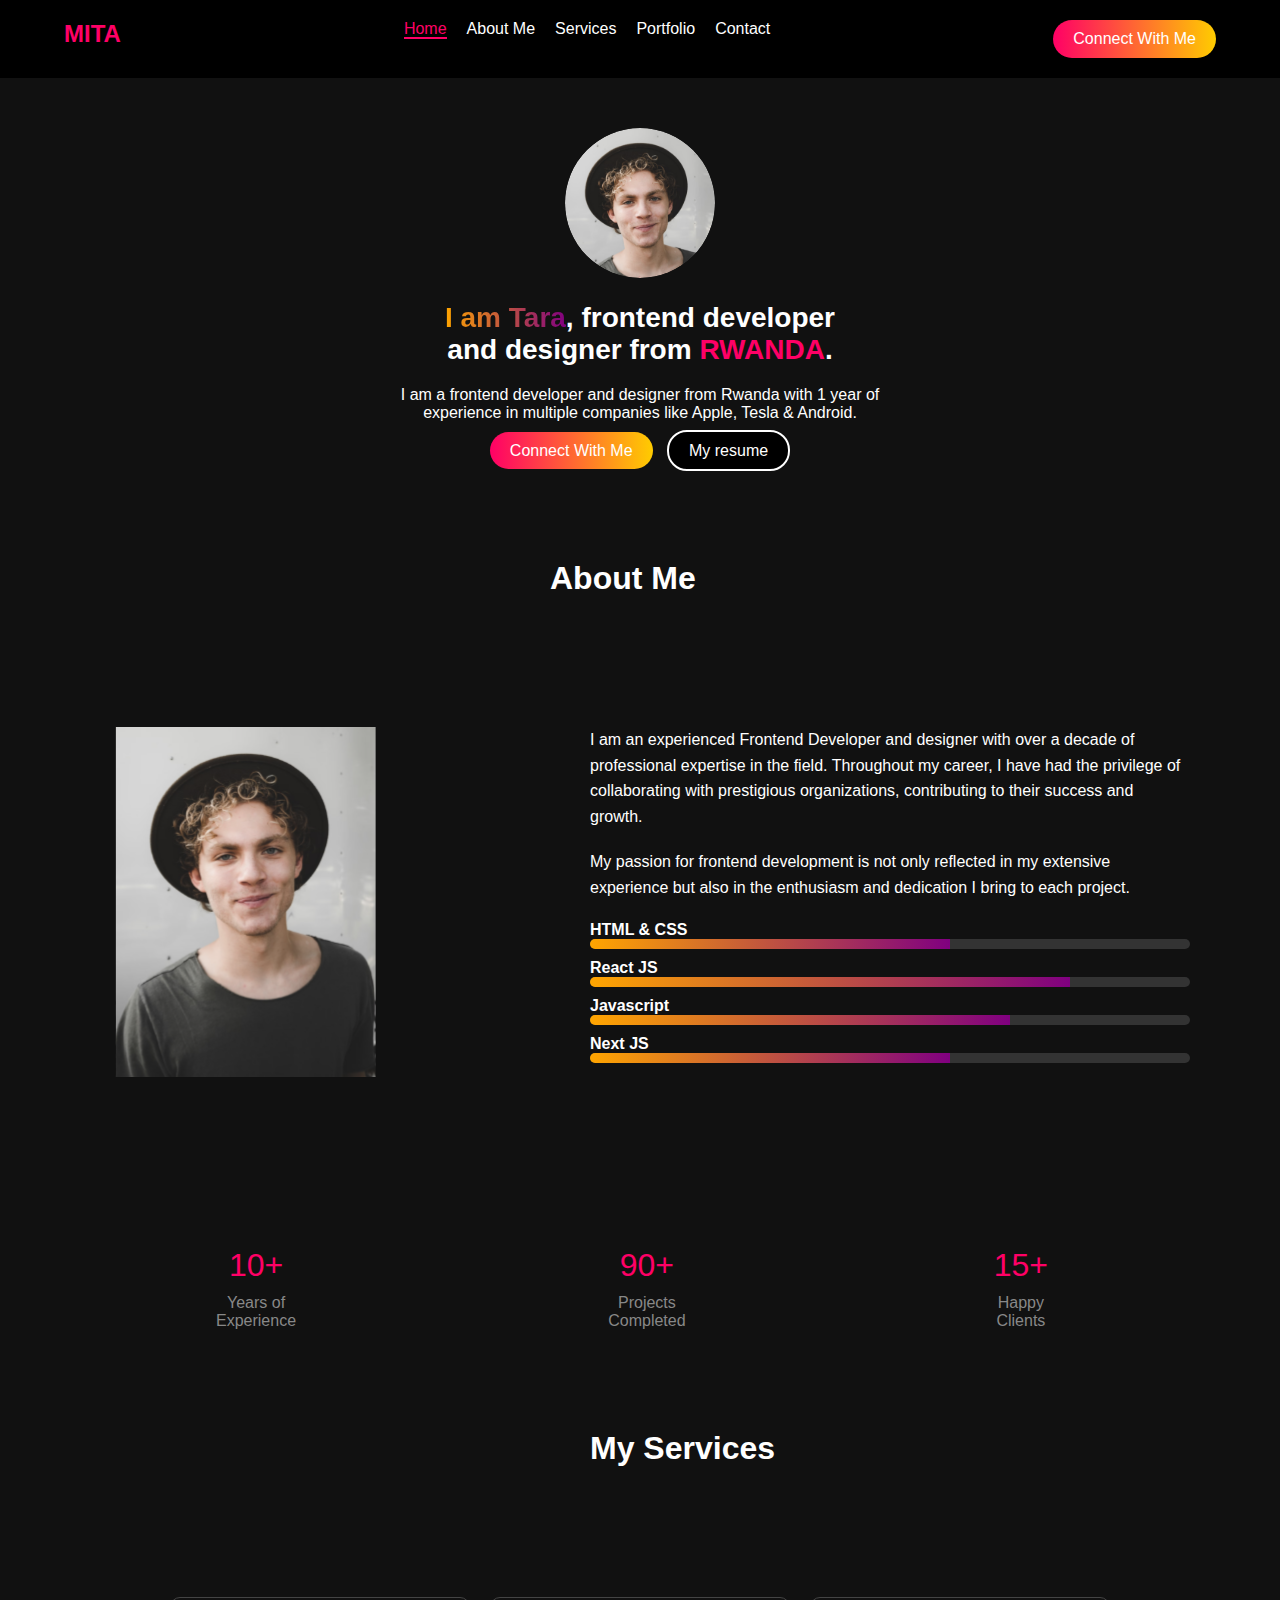
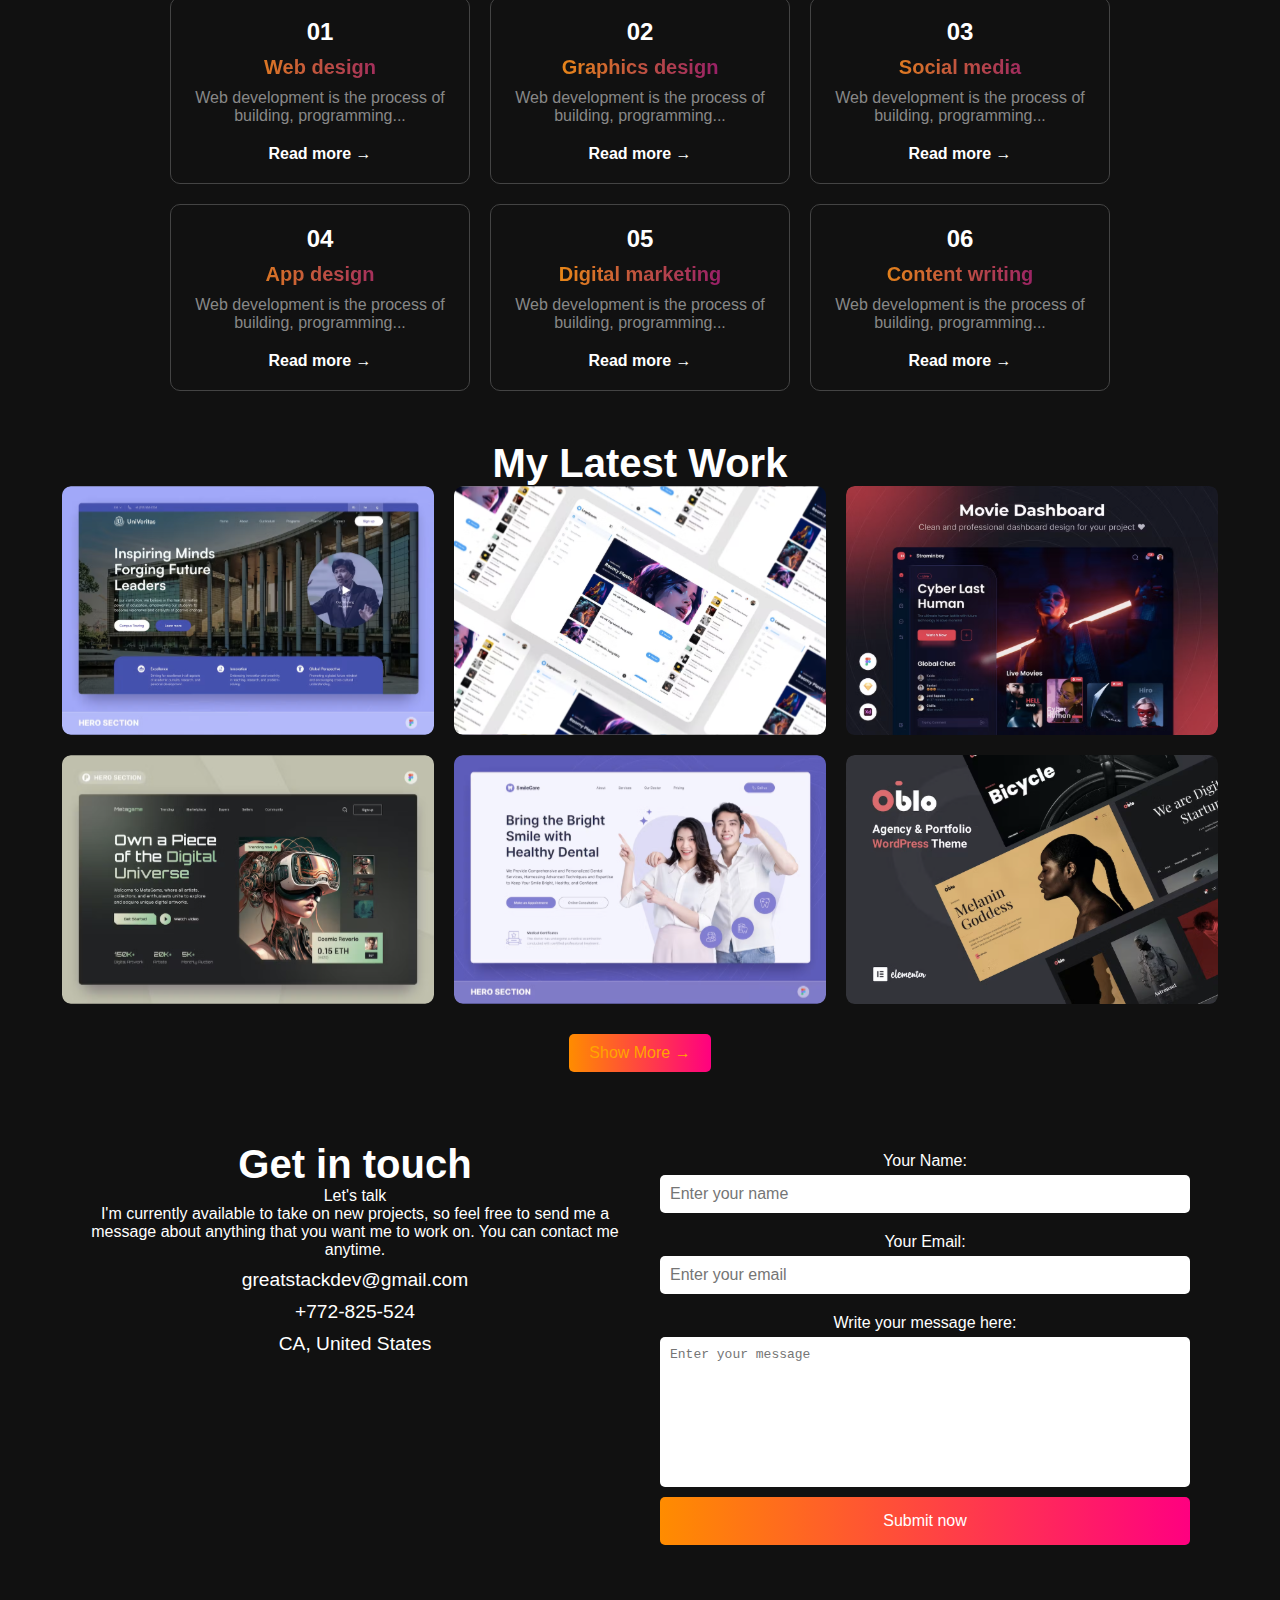
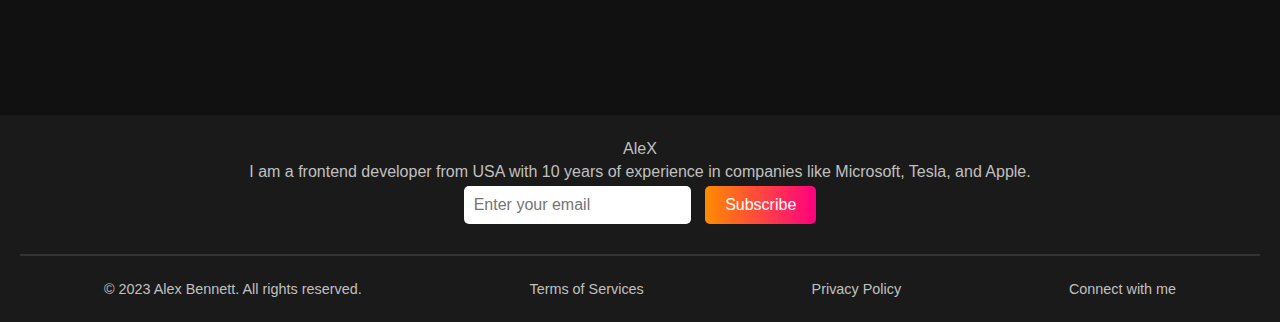
==== html/portfolio.html @ 41be6410 "html" ====
<!DOCTYPE html>
<html lang="en">
<head>
    <meta charset="UTF-8">
    <meta name="viewport" content="width=device-width, initial-scale=1.0">
    <title>Portfolio</title>
    <link rel="stylesheet" href="portfolio.css">
</head>
<body>
    <header>
        <div class="container">
            <h1 class="logo">MITA</h1>
            <nav>
                <ul>
                    <li><a href="#" class="active">Home</a></li>
                    <li><a href="#">About Me</a></li>
                    <li><a href="#">Services</a></li>
                    <li><a href="#">Portfolio</a></li>
                    <li><a href="#">Contact</a></li>
                </ul>
            </nav>
            <a href="#" class="btn-connect">Connect With Me</a>
        </div>
    </header>
    <main>
        <div class="profile">
            <img src="images/alex.svg" alt="">
            <h2> <span class="highlight-gradient"> I am Tara</span>, frontend developer <br>and designer from <span class="highlight">RWANDA</span>.</h2>
            <p>I am a frontend developer and designer from Rwanda with 1 year of<br> experience in multiple companies like Apple, Tesla & Android.</p>
            <div class="buttons">
                <a href="#" class="btn-connect">Connect With Me</a>
                <a href="#" class="btn-resume">My resume</a>
            </div>
        </div>
        <section class="about-me">
            <h2>About Me</h2></section>
        <section>
            <div class="about-container">
                <img src="images/alex2.svg" alt="">
                <div class="about-details">
                    <p>I am an experienced Frontend Developer and designer with over a decade of professional expertise in the field. Throughout my career, I have had the privilege of collaborating with prestigious organizations, contributing to their success and growth.</p>
                    <p>My passion for frontend development is not only reflected in my extensive experience but also in the enthusiasm and dedication I bring to each project.</p>
                    <div class="skills">
                        <div class="skill">
                            <span>HTML & CSS</span>
                            <div class="skill-bar">
                                <div class="skill-progress html-css"></div>
                            </div>
                        </div>
                        <div class="skill">
                            <span>React JS</span>
                            <div class="skill-bar">
                                <div class="skill-progress react-js"></div>
                            </div>
                        </div>
                        <div class="skill">
                            <span>Javascript</span>
                            <div class="skill-bar">
                                <div class="skill-progress javascript"></div>
                            </div>
                        </div>
                        <div class="skill">
                            <span>Next JS</span>
                            <div class="skill-bar">
                                <div class="skill-progress next-js"></div>
                            </div>
                        </div>
                    </div>
                </div>
            </div>
        </section>
        <section>
            <div class="statistics">
                <div class="stat">
                    <span>10+</span>
                    <p>Years of Experience</p>
                </div>
                <div class="stat">
                    <span>90+</span>
                    <p>Projects Completed</p>
                </div>
                <div class="stat">
                    <span>15+</span>
                    <p>Happy Clients</p>
                </div>
            </div>
        </section>
        <section class="services">
            <h2>My Services</h2></section>
            <section>
            <div class="services-container">
                <div class="service-box">
                    <h3>01</h3>
                    <h4>Web design</h4>
                    <p>Web development is the process of building, programming...</p>
                    <a href="#">Read more →</a>
                </div>
                <div class="service-box">
                    <h3>02</h3>
                    <h4>Graphics design</h4>
                    <p>Web development is the process of building, programming...</p>
                    <a href="#">Read more →</a>
                </div>
                <div class="service-box">
                    <h3>03</h3>
                    <h4>Social media</h4>
                    <p>Web development is the process of building, programming...</p>
                    <a href="#">Read more →</a>
                </div>
                <div class="service-box">
                    <h3>04</h3>
                    <h4>App design</h4>
                    <p>Web development is the process of building, programming...</p>
                    <a href="#">Read more →</a>
                </div>
                <div class="service-box">
                    <h3>05</h3>
                    <h4>Digital marketing</h4>
                    <p>Web development is the process of building, programming...</p>
                    <a href="#">Read more →</a>
                </div>
                <div class="service-box">
                    <h3>06</h3>
                    <h4>Content writing</h4>
                    <p>Web development is the process of building, programming...</p>
                    <a href="#">Read more →</a>
                </div>
            </div>
        </section>
        <h2>My Latest Work</h2>
        <div class="work-gallery">
            <img src="images/1.svg" alt="">
            <img src="images/2.svg" alt="">
            <img src="images/3.svg"alt="">
            <img src="images/4.svg"alt="">
            <img src="images/5.svg" alt="Work 5">
            <img src="images/6.svg" alt="Work 6">
        </div>
        <button class="show-more">Show More →</button>
    </section>

    <section>
        <div class="left">
            <h2>Get in touch</h2>
            <p>Let's talk</p>
            <p>I'm currently available to take on new projects, so feel free to send me a message about anything that you want me to work on. You can contact me anytime.</p>
            <div class="contact-details">
                <p>greatstackdev@gmail.com</p>
                <p>+772-825-524</p>
                <p>CA, United States</p>
            </div>
        </div>
        <div class="right">
            <form id="myForm">
                <label for="name">Your Name:</label>
                <input type="text" id="name" name="name" required placeholder="Enter your name">
            
                <label for="email">Your Email:</label>
                <input type="email" id="email" name="email" required placeholder="Enter your email">

                <label for="message">Write your message here:</label>
                <textarea id="message" name="message" required placeholder="Enter your message"></textarea>

                <button type="submit">Submit now</button>
            </form>
        </div>
    </section>
</main>

<footer>
    <div class="footer">
        <p>AleX</p>
        <p>I am a frontend developer from USA with 10 years of experience in companies like Microsoft, Tesla, and Apple.</p>
        <div class="subscribe">
            <input type="email" placeholder="Enter your email">
            <button type="button">Subscribe</button>
        </div>
        <hr>
        <div class="footer-links">
            <p>&copy; 2023 Alex Bennett. All rights reserved.</p>
            <p>Terms of Services</p>
            <p>Privacy Policy</p>
            <p>Connect with me</p>
        </div>
    </div>
</footer>

   
</body>
</html>
---- html/portfolio.css ----
* {
    margin: 0;
    padding: 0;
    box-sizing: border-box;
}
body {
    font-family: Arial, sans-serif;
    background-color: #111;
    color: white;
}
header {
    background-color: black;
    padding: 20px 0;
}
.container {
    width: 90%;
    max-width: 1200px;
    margin: 0 auto;
    display: flex;
    justify-content: space-between;
    align-items: right;
}
.logo {
    color: #FF0066;
    font-size: 24px;
    font-weight: bold;
}
nav ul {
    list-style: none;
    display: flex;
    gap: 20px;
}
nav a {
    color: white;
    text-decoration: none;
    font-size: 16px;
}
nav a.active, nav a:hover {
    color: #FF0066;
    border-bottom: 2px solid #FF0066;
}
.btn-connect {
    background: linear-gradient(to right, #FF0066, #FFCC00);
    color: white;
    padding: 10px 20px;
    border-radius: 20px;
    text-decoration: none;
}
main {
    text-align: center;
    padding: 50px 20px;
}
.profile img {
    width: 150px;
    height: 150px;
    border-radius: 50%;
    margin-bottom: 20px;
}
.profile h2 {
    font-size: 28px;
    margin-bottom: 20px;
}
.highlight {
    color: #FF0066;
}
.highlight-gradient {
    background: linear-gradient(to right, orange, purple);
    -webkit-background-clip: text;
    -webkit-text-fill-color: transparent;
}
.buttons {
    margin-top: 20px;
}
.btn-resume {
    background-color: black;
    color: white;
    padding: 10px 20px;
    border: 2px solid white;
    border-radius: 20px;
    text-decoration: none;
    margin-left: 10px;
}
.about-me {
    padding: 50px 20px;
    background-color: #111;
    text-align: center;
    padding-left: 530px;
    padding-top: 100px;
}
.about-me h2 {
    font-size: 32px;
    color: white;
    margin-bottom: 30px;
    position:relative;
    text-align: center;
    padding-right: 200px;
}
.about-me h2::before {
    content: "";
    position: absolute;
    width: 50px;
    height: 5px;
    background: scroll (to right, purple, orange);
    bottom: -10px;
    left: 50%;
    transform: translateX(-50%);
}
.about-container {
    display: flex;
    flex-direction: row;
    justify-content: center;
    align-items: flex-start;
    gap: 20px;
}
.about-container img {
    width: 500px;
    height: 350px;
    border-radius: 20px;
    margin-bottom: 20px;
    padding-right: 150px;
    padding-left: 1px;
}
.about-details {
    max-width: 1000px;
    text-align: left;
    color: white;
    padding-right: 200px;
    ;
}
.about-details p {
    margin-bottom: 20px;
    line-height: 1.6;
    width: 600px;
}
.skills {
    margin-top: 20px;
}
.skill {
    margin-bottom: 10px;
}
.skill span {
    display: inline-block;
    width: 120px;
    font-weight: bold;
}
.skill-bar {
    background: #333;
    border-radius: 10px;
    overflow: hidden;
    width: 100%;
    height: 10px;
    display: flex;
}
.skill-progress {
    height: 100%;
}
.html-css {
    width: 60%;
    background: linear-gradient(to right, orange, purple);
}
.react-js {
    width: 80%;
    background: linear-gradient(to right, orange, purple);
}
.javascript {
    width: 70%;
    background: linear-gradient(to right, orange, purple);
}
.next-js {
    width: 60%;
    background: linear-gradient(to right, orange, purple);
}
.statistics {
    display:flex;
    justify-content: space-around;
    margin-top: 50px;
}
.stat {
    text-align: bottom-
    center;
    color: white;
    padding-right: 150px;
    padding-left: 130px;
}
.stat span {
    font-size: 32px;
    color: #FF0066;
}
.stat p {
    margin-top: 10px;
    font-size: 16px;
    color: #888;
}
.services {
    padding: 50px 20px;
    background-color: #111;
    text-align: center;
}
.services h2 {
    font-size: 32px;
    color: white;
    margin-bottom: 30px;
    position: calc(center);
    text-align: center;
    padding-left: 550px;
}
.services h2::before {
    content: "";
    position: calc(center);
    width: 50px;
    height: 5px;
    background: linear-gradient(to right, purple, orange);
    bottom: -10px;
    left: 50%;
    transform: translateX(-50%);
}
.services-container {
    display: flex;
    flex-wrap: wrap;
    justify-content: center;
    gap: 20px;
    background-color: rgb(from color purple, yellow, pink);
}
.service-box {
   background-color : rgb(from color purple, yellow, pink);
    border: 1px solid #444;
    border-radius: 10px;
    width: 300px;
    padding: 20px;
    text-align: center;
}
.service-box h3 {
    color: white;
    font-size: 24px;
    margin-bottom: 10px;
}
.service-box h4 {
    font-size: 20px;
    margin-bottom: 10px;
    background: linear-gradient(to right, orange, purple);
    -webkit-background-clip: text;
    -webkit-text-fill-color: transparent;
}
.service-box p {
    color: #888;
    margin-bottom: 20px;
    background-color: #550f55  #c9a824 #8b1343;
}
.service-box a {
    color: white;
    text-decoration: none;
    font-weight: bold;
}
.service-box a:hover {
    color: #FFCC00;
}
.latest-work {
    padding: 50px 0;git
}

.latest-work h2 {
    font-size: 36px;
    margin-bottom: 30px;
}

.work-gallery {
    display: flex;
    flex-wrap: wrap;
    justify-content: center;
    gap: 20px;
    margin-bottom: 30px;
}

.work-gallery img {
    max-width: 30%;
    border-radius: 8px;
    transition: transform 0.3s ease;
}

.work-gallery img:hover {
    transform: scale(1.05);
}

.show-more {
    background-color: #333;
    color: #ffa500;
    border: none;
    padding: 10px 20px;
    border-radius: 5px;
    cursor: pointer;
    font-size: 16px;
    transition: background-color 0.3s ease;
}

.show-more:hover {
    background-color: #444;
}

section {
    display: flex;
    justify-content: space-between;
    padding: 50px;
}

h2 {
    font-size: 2.5em;
    color: #ffffff;
}

p {
    color: purple, yellow, green;
}

.left, .right {
    flex: 1;
    padding: 20px;
}

.contact-details {
    margin-bottom: 30px;
}

.contact-details p {
    margin: 10px 0;
    font-size: 1.2em;
}

form {
    display: flex;
    flex-direction: column;
}

label {
    margin: 10px 0 5px;
}

input[type="text"],
input[type="email"],
textarea {
    padding: 10px;
    margin-bottom: 10px;
    border: none;
    border-radius: 5px;
    font-size: 1em;
    color: black;
}

textarea {
    height: 150px;
    resize: none;
}

button {
    padding: 15px;
    border: none;
    border-radius: 5px;
    background: linear-gradient(90deg, #ff8c00, #ff0080);
    color: white;
    font-size: 1em;
    cursor: pointer;
}

.footer {
    text-align: center;
    margin-top: 50px;
    padding: 20px;
    background-color: #1a1a1a;
    color: #c0c0c0;
}

.footer p {
    margin: 5px 0;
}

.footer .subscribe {
    display: contents;
    justify-content: center;
    align-items: center
    margin top 20px;
}

.footer input[type="email"] {
    padding: 10px;
    border: none;
    border-radius: 5px;
    font-size: 1em;
}

.footer button {
    margin-left: 10px;
    padding: 10px 20px;
    border: none;
    border-radius: 5px;
    background: linear-gradient(90deg, #ff8c00, #ff0080);
    color: white;
    cursor: pointer;
}

.footer hr {
    border: 1px solid #333;
    margin: 20px 0;
}

.footer .footer-links {
    display: flex;
    justify-content: space-around;
    font-size: 0.9em;
    color: #c0c0c0;
}
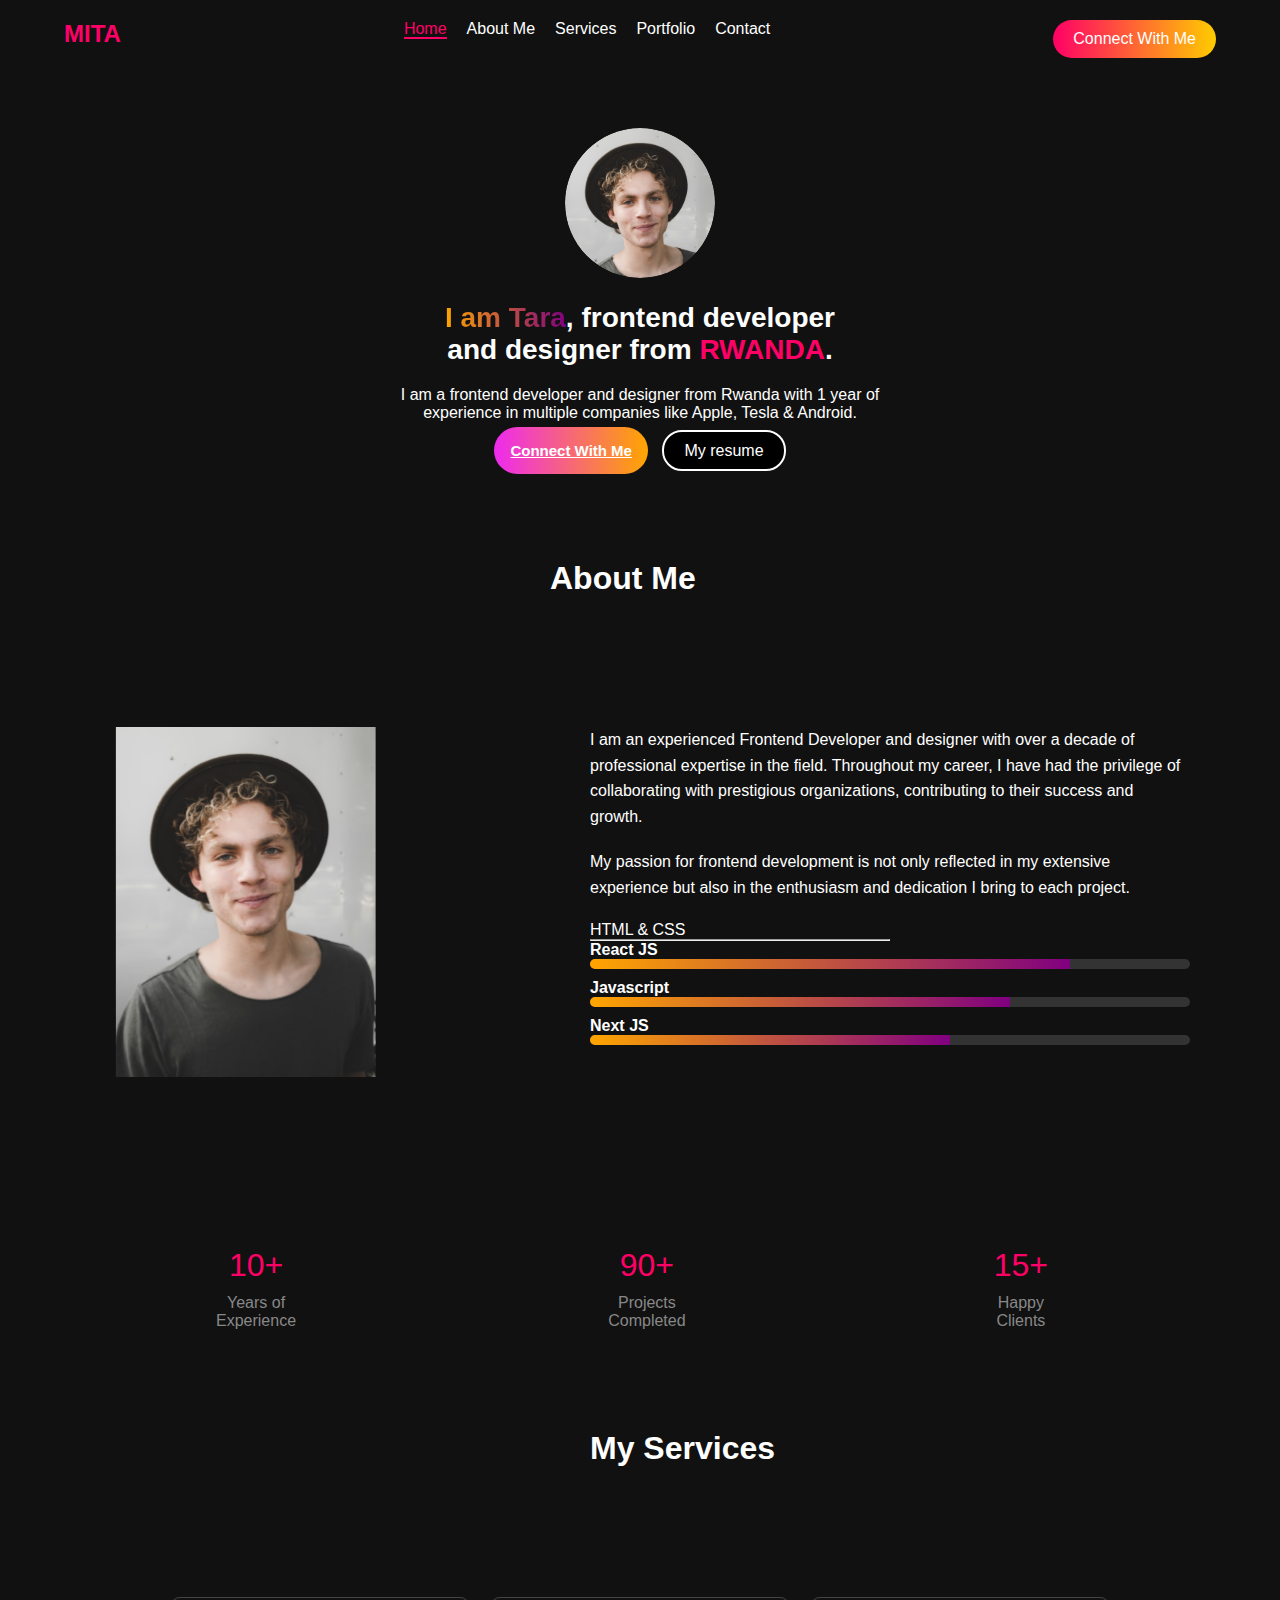
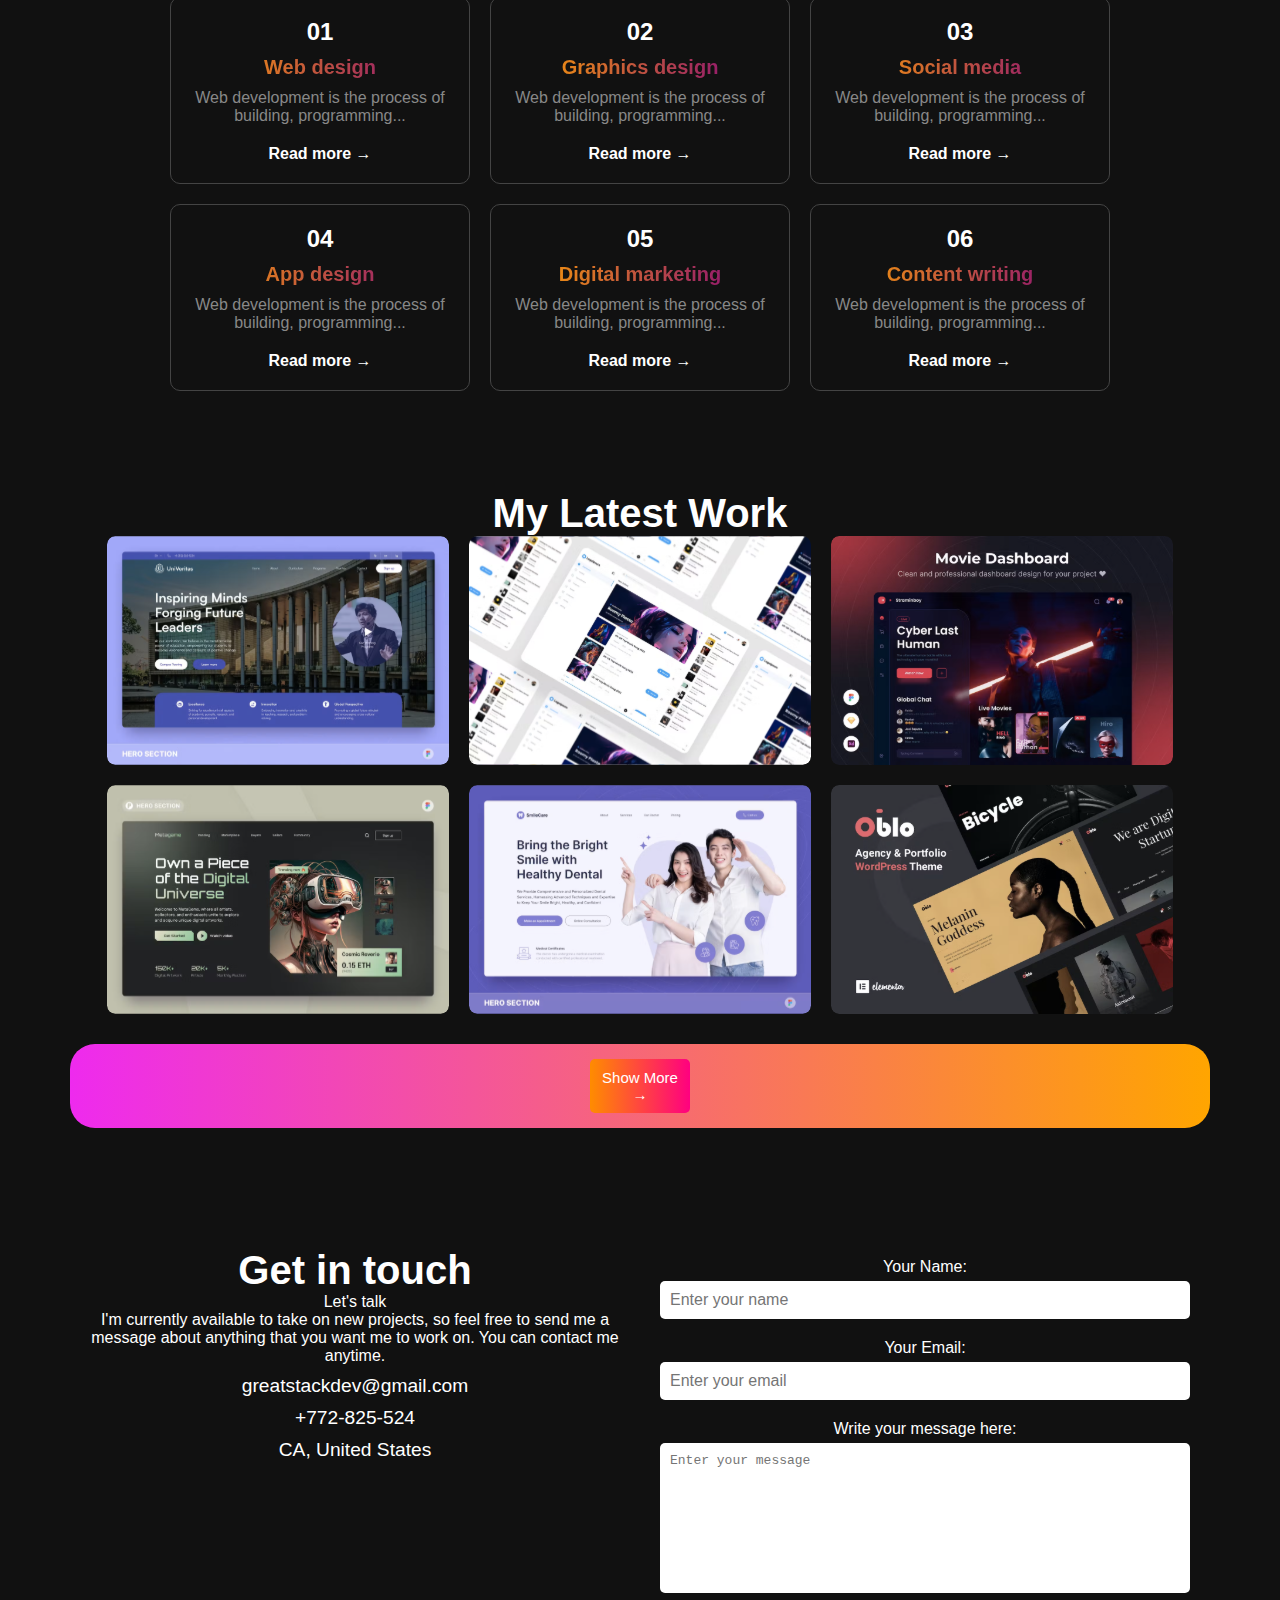
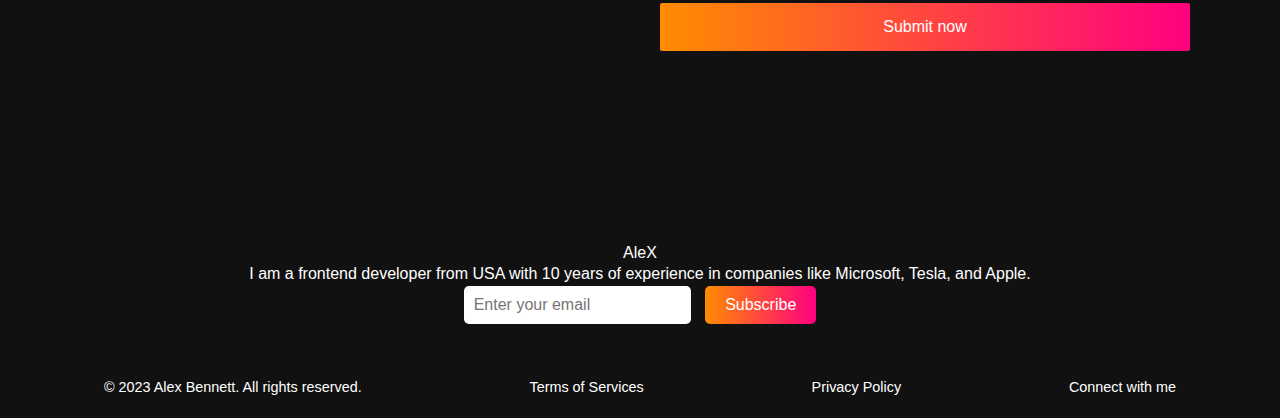
==== commit bb21988b: "complite" ====
--- a/html/portfolio.html
+++ b/html/portfolio.html
@@ -12,11 +12,11 @@
             <h1 class="logo">MITA</h1>
             <nav>
                 <ul>
-                    <li><a href="#" class="active">Home</a></li>
-                    <li><a href="#">About Me</a></li>
-                    <li><a href="#">Services</a></li>
-                    <li><a href="#">Portfolio</a></li>
-                    <li><a href="#">Contact</a></li>
+                    <li><a href="#hero" class="active">Home</a></li>
+                    <li><a href="#about">About Me</a></li>
+                    <li><a href="#myservices">Services</a></li>
+                    <li><a href="#mylatestwork">Portfolio</a></li>
+                    <li><a href="#getintouch">Contact</a></li>
                 </ul>
             </nav>
             <a href="#" class="btn-connect">Connect With Me</a>
@@ -28,11 +28,11 @@
             <h2> <span class="highlight-gradient"> I am Tara</span>, frontend developer <br>and designer from <span class="highlight">RWANDA</span>.</h2>
             <p>I am a frontend developer and designer from Rwanda with 1 year of<br> experience in multiple companies like Apple, Tesla & Android.</p>
             <div class="buttons">
-                <a href="#" class="btn-connect">Connect With Me</a>
+                <a href="#" class="btn">Connect With Me</a>
                 <a href="#" class="btn-resume">My resume</a>
             </div>
         </div>
-        <section class="about-me">
+        <section class="about-me"id=about>
             <h2>About Me</h2></section>
         <section>
             <div class="about-container">
@@ -41,10 +41,11 @@
                     <p>I am an experienced Frontend Developer and designer with over a decade of professional expertise in the field. Throughout my career, I have had the privilege of collaborating with prestigious organizations, contributing to their success and growth.</p>
                     <p>My passion for frontend development is not only reflected in my extensive experience but also in the enthusiasm and dedication I bring to each project.</p>
                     <div class="skills">
-                        <div class="skill">
+                        <div >
                             <span>HTML & CSS</span>
-                            <div class="skill-bar">
-                                <div class="skill-progress html-css"></div>
+                            <hr style="width: 50%;">
+                            <div >
+                                <div></div>
                             </div>
                         </div>
                         <div class="skill">
@@ -85,7 +86,7 @@
                 </div>
             </div>
         </section>
-        <section class="services">
+        <section class="services"id="myservices">
             <h2>My Services</h2></section>
             <section>
             <div class="services-container">
@@ -126,8 +127,9 @@
                     <a href="#">Read more →</a>
                 </div>
             </div>
-        </section>
-        <h2>My Latest Work</h2>
+        </section >
+    <section class="mylatest-work" >
+       <h2 >My Latest Work</h2> 
         <div class="work-gallery">
             <img src="images/1.svg" alt="">
             <img src="images/2.svg" alt="">
@@ -136,7 +138,9 @@
             <img src="images/5.svg" alt="Work 5">
             <img src="images/6.svg" alt="Work 6">
         </div>
-        <button class="show-more">Show More →</button>
+        <div class="btn">
+        <button class="narrow-button">Show More →</button>
+        </div>
     </section>
 
     <section>
--- a/html/portfolio.css
+++ b/html/portfolio.css
@@ -5,11 +5,11 @@
 }
 body {
     font-family: Arial, sans-serif;
-    background-color: #111;
+    background-color:#111;
     color: white;
 }
 header {
-    background-color: black;
+    background-color:#111;
     padding: 20px 0;
 }
 .container {
@@ -70,6 +70,19 @@
 }
 .buttons {
     margin-top: 20px;
+}
+.btn{
+    
+    padding: 15px 16px;
+    border:none;
+    border-radius: 25px;
+    background-image: linear-gradient(to right, rgb(238, 42, 238), orange);
+    font-size: 15px;
+    font-weight: bold;
+    color: white;
+    transition: all 0.3s ease-in;
+    justify-content: right;
+ 
 }
 .btn-resume {
     background-color: black;
@@ -254,6 +267,7 @@
 .service-box a:hover {
     color: #FFCC00;
 }
+
 .latest-work {
     padding: 50px 0;git
 }
@@ -262,7 +276,10 @@
     font-size: 36px;
     margin-bottom: 30px;
 }
-
+.mylatest-work{
+    display: flex;
+    flex-direction: column;
+}
 .work-gallery {
     display: flex;
     flex-wrap: wrap;
@@ -282,14 +299,15 @@
 }
 
 .show-more {
-    background-color: #333;
-    color: #ffa500;
-    border: none;
-    padding: 10px 20px;
-    border-radius: 5px;
-    cursor: pointer;
-    font-size: 16px;
-    transition: background-color 0.3s ease;
+    padding : 15px 20px;
+    border-color: white;
+    border-radius:25px;
+    background-color: black;
+    font-size: 15px;
+    font-weight: bold;
+    color: white;
+
+    
 }
 
 .show-more:hover {
@@ -307,9 +325,7 @@
     color: #ffffff;
 }
 
-p {
-    color: purple, yellow, green;
-}
+
 
 .left, .right {
     flex: 1;
@@ -351,9 +367,9 @@
 }
 
 button {
-    padding: 15px;
+    padding: 15px 15px;
     border: none;
-    border-radius: 5px;
+    border-radius: 2px;
     background: linear-gradient(90deg, #ff8c00, #ff0080);
     color: white;
     font-size: 1em;
@@ -364,12 +380,12 @@
     text-align: center;
     margin-top: 50px;
     padding: 20px;
-    background-color: #1a1a1a;
-    color: #c0c0c0;
+    background-color: #111;
+    color: white;
 }
 
 .footer p {
-    margin: 5px 0;
+    margin: 3px 0;
 }
 
 .footer .subscribe {
@@ -397,7 +413,7 @@
 }
 
 .footer hr {
-    border: 1px solid #333;
+    border: 1px solid #111;
     margin: 20px 0;
 }
 
@@ -407,3 +423,18 @@
     font-size: 0.9em;
     color: #c0c0c0;
 }
+.narrow-button {
+    width: 100px; /* or any desired width */
+    padding: 10px;
+    background-color: #007BFF;
+    color: white;
+    border: none;
+    border-radius: 5px;
+    cursor: pointer;
+}
+    
+.narrow-button:hover {
+    background-color: #0056b3;
+}
+    
+
